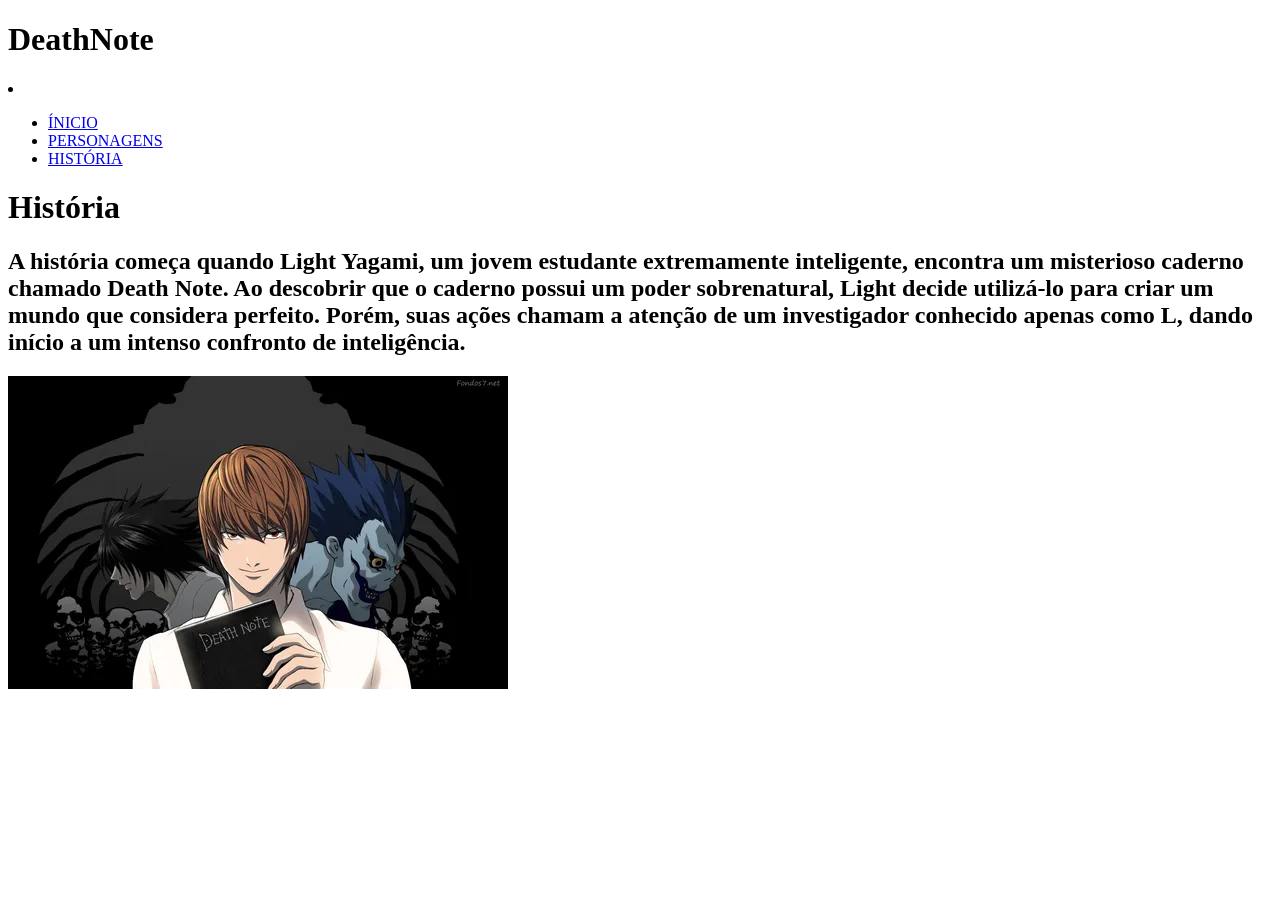
==== historia.html @ 836e8a8b "feat: criando os outros html" ====
<!DOCTYPE html>
<html lang="pt-br">
<head>
    <meta charset="UTF-8">
    <meta name="viewport" content="width=device-width, initial-scale=1.0">
    <link rel="stylesheet" href="./src/css/estilo.css">
    <title>Death Note</title>
</head>
<body>
    <header>
        <h1 id="logo">Death<span id="logo2">Note</span></h1>
        <nav>
            <li>
                <ul>
                    <li><a href="index.html">ÍNICIO</a></li>
                    <li><a href=personagen.html>PERSONAGENS</a></li>
                    <li><a href="historia.html">HISTÓRIA</a></li>
                </ul>
            </li>
        </nav>
    </header>  
    
    <h1>História</h1>
    <section id="HISTÓRIA">
        <h2>A história começa quando Light Yagami, um jovem estudante extremamente inteligente, encontra um misterioso caderno chamado Death Note. Ao descobrir que o caderno possui um poder sobrenatural, Light decide utilizá-lo para criar um mundo que considera perfeito. Porém, suas ações chamam a atenção de um investigador conhecido apenas como L, dando início a um intenso confronto de inteligência.</h2>
        <img src="./src/assets/historia.png">
    </section>
</body>
</html>
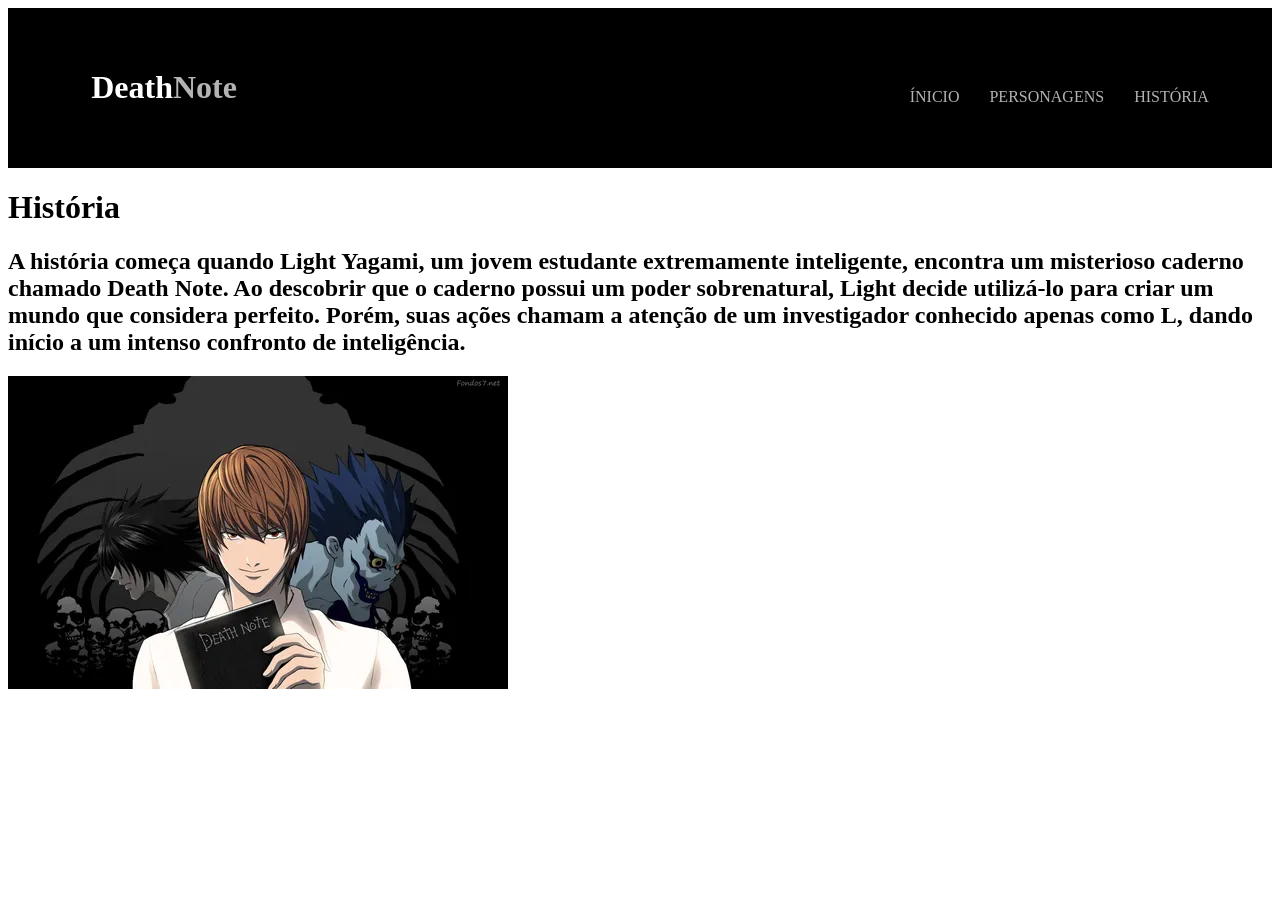
==== commit 380ecbfa: "style: Estlizando o header" ====
--- a/historia.html
+++ b/historia.html
@@ -8,7 +8,7 @@
 </head>
 <body>
     <header>
-        <h1 id="logo">Death<span id="logo2">Note</span></h1>
+        <h1 id="logo">Death<span>Note</span></h1>
         <nav>
             <li>
                 <ul>
--- a/src/css/estilo.css
+++ b/src/css/estilo.css
@@ -0,0 +1,45 @@
+.root{
+    --fundo:#0A0A0A;
+    --header:#000000;
+    --main-texto:#FFFFFF;
+    --sec--texto:#B3B3B3;
+    --destaques:#8B0000;
+    --botão:#C00000;
+    --card:#151515;
+    --bordas:#292929;
+}
+
+header{
+    background-color:#000000;
+    display: flex;
+    justify-content: space-between;
+    align-items: center;
+    padding: 20px 5%;
+}
+
+nav ul{
+    display: flex;
+    gap:30px;
+    list-style: none;
+    justify-content: center;
+}
+
+nav a{
+    color:#B3B3B3;
+    text-decoration: none;
+    transition: color 0.3s ease;
+}
+
+nav a:hover{
+    color:#C00000;
+}
+
+#logo{
+    color:#FFFFFF;
+    padding: 20px;
+    animation: acender 0.5s forwards;
+}
+
+#logo span{
+    color: #B3B3B3;
+}
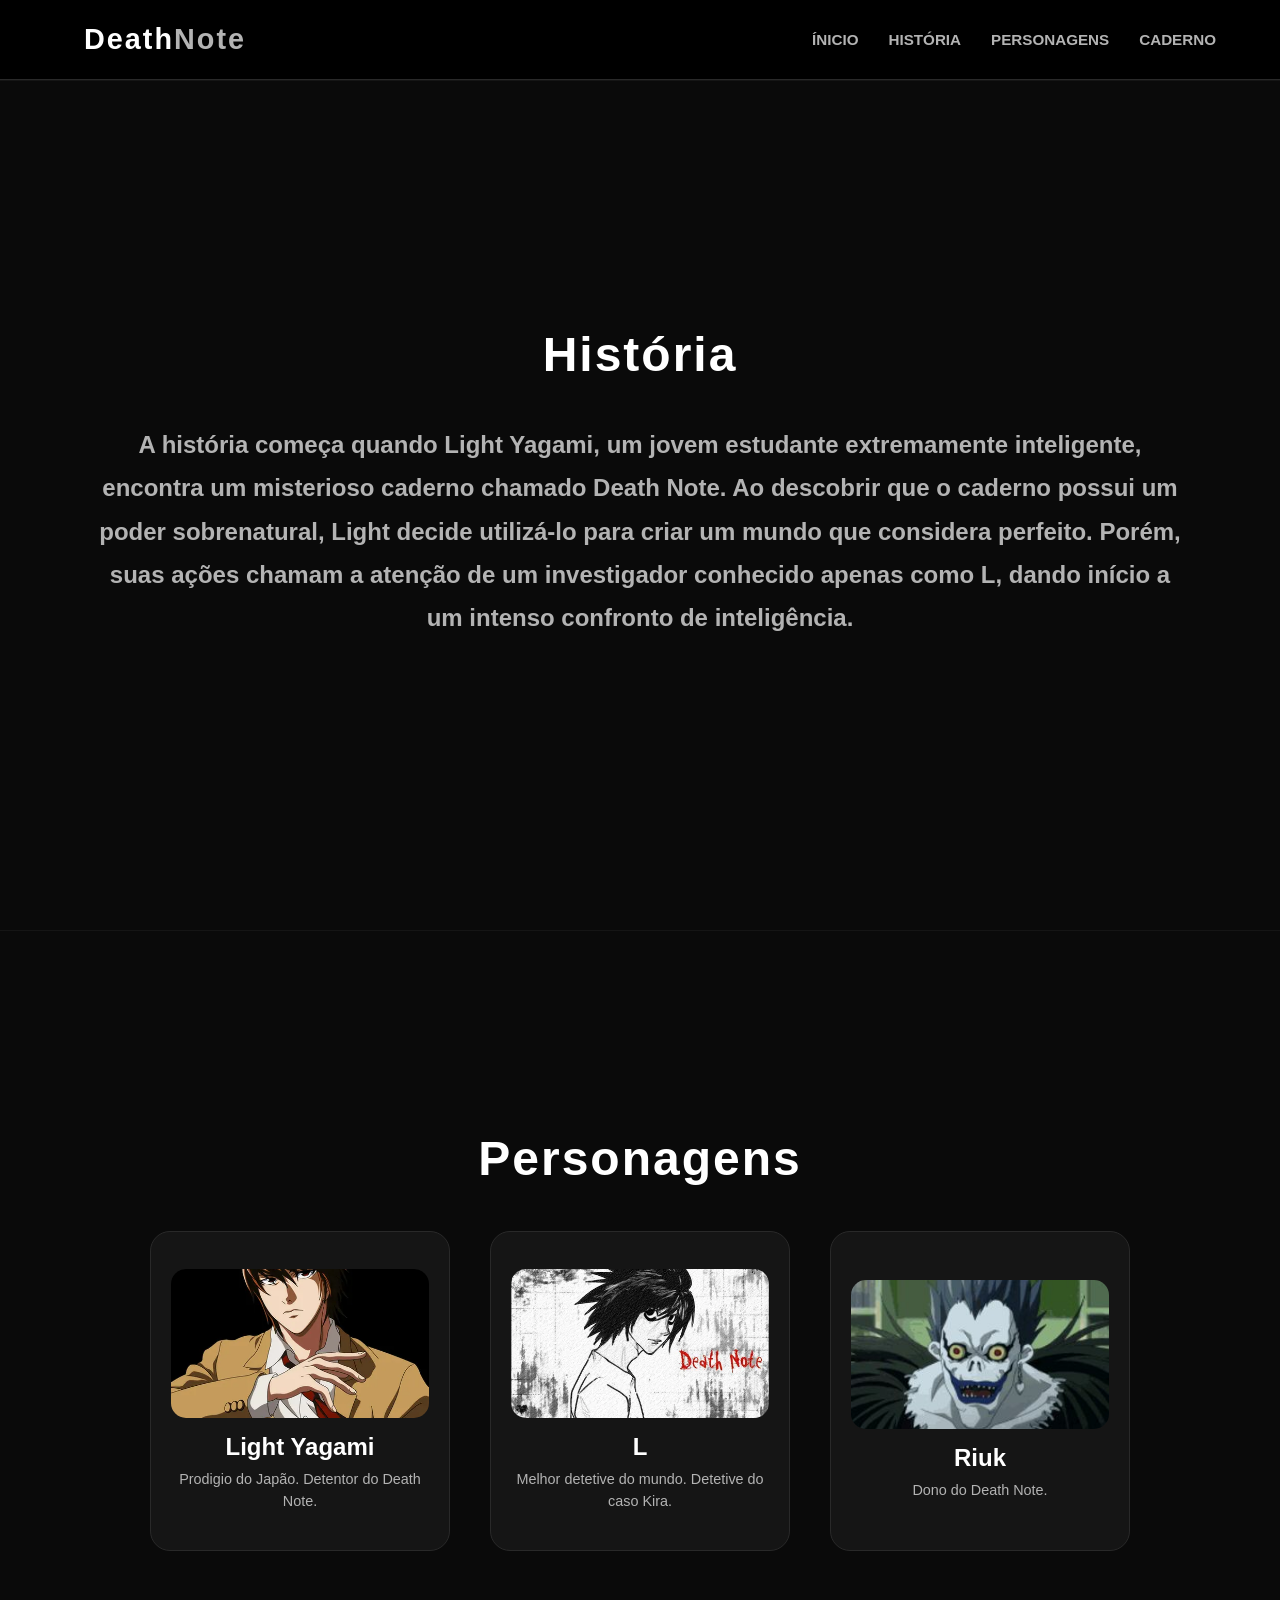
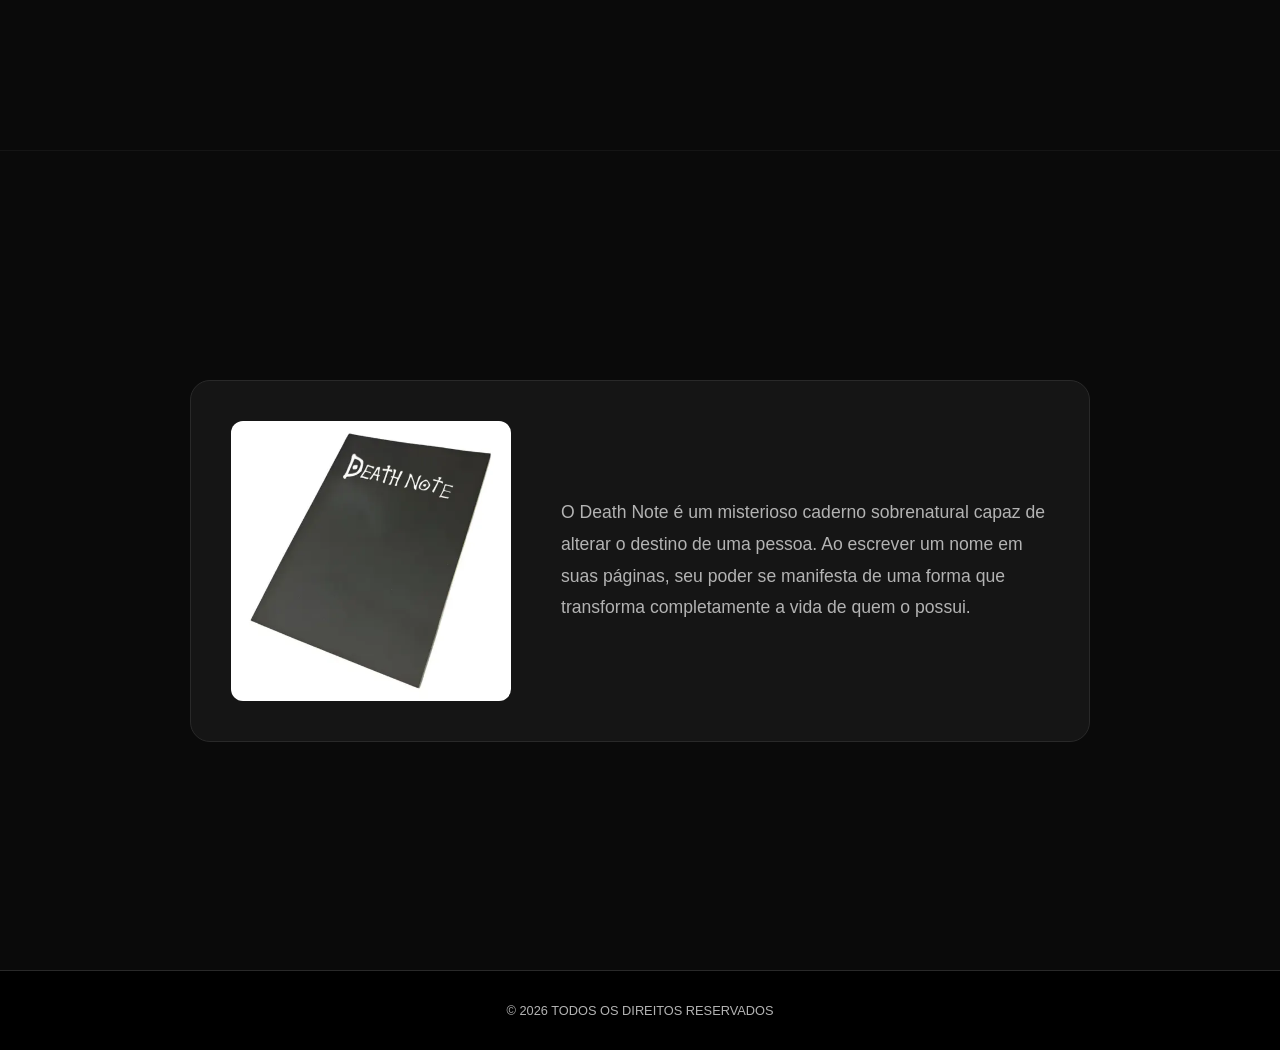
==== commit bbc70dbc: "feat: deixando o cabeçalho responsivo" ====
--- a/historia.html
+++ b/historia.html
@@ -1,29 +1,169 @@
 <!DOCTYPE html>
 <html lang="pt-br">
+
+
 <head>
     <meta charset="UTF-8">
     <meta name="viewport" content="width=device-width, initial-scale=1.0">
     <link rel="stylesheet" href="./src/css/estilo.css">
     <title>Death Note</title>
 </head>
+
+
 <body>
+
+
     <header>
         <h1 id="logo">Death<span>Note</span></h1>
+
+
         <nav>
-            <li>
-                <ul>
-                    <li><a href="index.html">ÍNICIO</a></li>
-                    <li><a href=personagen.html>PERSONAGENS</a></li>
-                    <li><a href="historia.html">HISTÓRIA</a></li>
-                </ul>
-            </li>
+            <ul>
+                <li><a href="index.html">ÍNICIO</a></li>
+                <li><a href="historia.html">HISTÓRIA</a></li>
+                <li><a href="historia.html#personagens">PERSONAGENS</a></li>              
+                <li><a href="historia.html#caderno">CADERNO</a></li>
+            </ul>
         </nav>
-    </header>  
-    
-    <h1>História</h1>
-    <section id="HISTÓRIA">
-        <h2>A história começa quando Light Yagami, um jovem estudante extremamente inteligente, encontra um misterioso caderno chamado Death Note. Ao descobrir que o caderno possui um poder sobrenatural, Light decide utilizá-lo para criar um mundo que considera perfeito. Porém, suas ações chamam a atenção de um investigador conhecido apenas como L, dando início a um intenso confronto de inteligência.</h2>
-        <img src="./src/assets/historia.png">
+    </header>
+    <main>
+    <section class="historia" id="HISTÓRIA">
+
+
+        <section id="HISTÓRIA">
+
+
+            <div class="container">
+
+
+                <h1 id="h1-h">História</h1>
+
+
+                <h2>
+                    A história começa quando Light Yagami, um jovem estudante extremamente inteligente,
+                    encontra um misterioso caderno chamado Death Note. Ao descobrir que o caderno possui
+                    um poder sobrenatural, Light decide utilizá-lo para criar um mundo que considera
+                    perfeito. Porém, suas ações chamam a atenção de um investigador conhecido apenas
+                    como L, dando início a um intenso confronto de inteligência.
+                </h2>
+
+
+            </div>
+
+
+        </section>
+
+
     </section>
+
+
+
+
+    <section class="personagem" id="personagens">
+
+
+        <h1 id="h1-p">Personagens</h1>
+
+
+        <section class="card">
+
+
+            <div class="card-personagem">
+
+
+                <img id="img-p" src="./src/assets/Light.png" alt="riuk">
+
+
+                <h2>Light Yagami</h2>
+
+
+                <p id="explicação">
+                    Prodigio do Japão. Detentor do Death Note.
+                </p>
+
+
+            </div>
+
+
+
+
+            <div class="card-personagem">
+
+
+                <img id="img-p" src="./src/assets/L.png" alt="riuk">
+
+
+                <h2>L</h2>
+
+
+                <p id="explicação">
+                    Melhor detetive do mundo. Detetive do caso Kira.
+                </p>
+
+
+            </div>
+
+
+
+
+            <div class="card-personagem">
+
+
+                <img id="img-p" src="./src/assets/Riuk.png" alt="riuk">
+
+
+                <h2>Riuk</h2>
+
+
+                <p id="explicação">
+                    Dono do Death Note.
+                </p>
+
+
+            </div>
+
+
+        </section>
+
+
+    </section>
+
+
+
+
+    <section id="caderno">
+
+
+        <div id="card-caderno">
+
+
+            <img src="./src/assets/caderno.png" alt="caderno">
+
+
+            <h2>
+                O Death Note é um misterioso caderno sobrenatural capaz de alterar o destino de uma pessoa.
+                Ao escrever um nome em suas páginas, seu poder se manifesta de uma forma que transforma
+                completamente a vida de quem o possui.
+            </h2>
+
+
+        </div>
+
+
+    </section>
+    </main>
+
+
+    <footer>
+
+
+        <p>© 2026 TODOS OS DIREITOS RESERVADOS</p>
+
+
+    </footer>
+
+
 </body>
-</html>+</html>
+
+
--- a/src/css/estilo.css
+++ b/src/css/estilo.css
@@ -1,4 +1,11 @@
-.root{
+*{
+    margin: 0;
+    padding: 0;
+    box-sizing: border-box;
+}
+
+
+:root{
     --fundo:#0A0A0A;
     --header:#000000;
     --main-texto:#FFFFFF;
@@ -9,37 +16,376 @@
     --bordas:#292929;
 }
 
+
+html{
+    scroll-behavior: smooth;
+}
+
+
+body{
+    background-color: var(--fundo);
+    color: var(--main-texto);
+    font-family: Arial, Helvetica, sans-serif;
+}
+
+
 header{
     background-color:#000000;
-    display: flex;
-    justify-content: space-between;
-    align-items: center;
-    padding: 20px 5%;
-}
+    display:flex;
+    justify-content:space-between;
+    align-items:center;
+    padding:20px 5%;
+    height:80px;
+    position:sticky;
+    top:0;
+    z-index:1000;
+    border-bottom:1px solid var(--bordas);
+}
+
 
 nav ul{
-    display: flex;
+    display:flex;
     gap:30px;
-    list-style: none;
-    justify-content: center;
-}
+    list-style:none;
+    justify-content:center;
+}
+
 
 nav a{
     color:#B3B3B3;
-    text-decoration: none;
-    transition: color 0.3s ease;
-}
+    text-decoration:none;
+    transition:color 0.3s ease;
+    font-size:0.95rem;
+    font-weight:bold;
+}
+
 
 nav a:hover{
     color:#C00000;
 }
 
+
 #logo{
     color:#FFFFFF;
-    padding: 20px;
-    animation: acender 0.5s forwards;
-}
+    padding:20px;
+    animation:acender 0.5s forwards;
+    font-size:1.8rem;
+    letter-spacing:2px;
+}
+
 
 #logo span{
-    color: #B3B3B3;
-}+    color:#B3B3B3;
+}
+
+
+.index{
+    background-color:#0A0A0A;
+    display:flex;
+    justify-content:center;
+    align-items:center;
+    padding:40px 5%;
+    min-height:calc(100vh - 80px);
+    background-image:
+        linear-gradient(rgba(0,0,0,0.55),rgba(0,0,0,0.75)),
+        url(../assets/historia.png);
+    background-size:cover;
+    background-position:center;
+}
+
+
+.container{
+    width:100%;
+    max-width:1100px;
+    text-align:center;
+}
+
+
+#titulo{
+    color:#FFFFFF;
+    font-size:3.5rem;
+    margin-bottom:5px;
+    letter-spacing:4px;
+}
+
+
+#texto{
+    color:#B3B3B3;
+    font-size:1.5rem;
+    margin-bottom:15px;
+}
+
+
+#scroll{
+    color:#B3B3B3;
+    font-size:1rem;
+    font-weight:normal;
+    margin-bottom:25px;
+}
+
+
+.botao{
+    display:inline-block;
+    padding:14px 30px;
+    background-color:#C00000;
+    color:white;
+    text-decoration:none;
+    border-radius:6px;
+    transition:0.3s;
+    font-weight:bold;
+}
+
+
+.botao:hover{
+    background-color:#8B0000;
+    transform:scale(1.05);
+}
+
+
+.info{
+    display:flex;
+    justify-content:center;
+    gap:60px;
+    margin-top:50px;
+}
+
+
+.info div{
+    display:flex;
+    flex-direction:column;
+    gap:5px;
+    align-items:center;
+    width:120px;
+}
+
+
+.info strong{
+    color:#C00000;
+    font-size:1.5rem;
+}
+
+
+.info span{
+    color:#B3B3B3;
+    font-size:0.9rem;
+}
+
+
+.historia{
+    background-color:#0A0A0A;
+    display:flex;
+    justify-content:center;
+    align-items:center;
+    padding:80px 5%;
+    min-height:calc(100vh - 80px);
+    gap:50px;
+    border-top:1px solid #151515;
+}
+
+
+#h1-h{
+    color:#FFFFFF;
+    font-size:3rem;
+    margin-bottom:25px;
+    letter-spacing:2px;
+}
+
+
+#HISTÓRIA{
+    color:#B3B3B3;
+    font-size:1rem;
+    line-height:1.8;
+    margin-bottom:30px;
+}
+
+
+.personagem{
+    background-color:#0A0A0A;
+    min-height:calc(100vh - 80px);
+    flex-direction:column;
+    display:flex;
+    justify-content:center;
+    align-items:center;
+    gap:40px;
+    padding:80px 5%;
+    border-top:1px solid #151515;
+}
+
+
+#h1-p{
+    color:#FFFFFF;
+    font-size:3rem;
+    margin-bottom:5px;
+    letter-spacing:2px;
+}
+
+
+#explicação{
+    color:#B3B3B3;
+    line-height:1.5;
+    font-size:0.9rem;
+}
+
+
+.card{
+    display:flex;
+    gap:40px;
+    justify-content:center;
+    flex-wrap:wrap;
+}
+
+
+.card-personagem{
+    width:300px;
+    min-height:320px;
+    background:#151515;
+    padding:20px;
+    border-radius:20px;
+    border:1px solid #292929;
+    display:flex;
+    align-items:center;
+    justify-content:center;
+    flex-direction:column;
+    text-align:center;
+    transition:0.3s;
+}
+
+
+.card-personagem h2{
+    color:#FFFFFF;
+    margin:15px 0 8px;
+}
+
+
+.card-personagem:hover{
+    background-color:#1d1d1d;
+    border-color:#8B0000;
+    transform:translateY(-8px);
+}
+
+
+#img-p{
+    width:100%;
+    height:149px;
+    padding:0;
+    border-radius:15px;
+    object-fit:cover;
+}
+
+
+#caderno{
+    min-height:calc(100vh - 80px);
+    background-color:#0A0A0A;
+    display:flex;
+    justify-content:center;
+    align-items:center;
+    padding:80px 5%;
+    border-top:1px solid #151515;
+}
+
+
+#card-caderno{
+    width:100%;
+    max-width:900px;
+    background:#151515;
+    border:1px solid #292929;
+    border-radius:20px;
+    padding:40px;
+    display:flex;
+    align-items:center;
+    justify-content:center;
+    gap:50px;
+    transition:0.3s;
+}
+
+
+#card-caderno:hover{
+    border-color:#8B0000;
+    transform:translateY(-5px);
+}
+
+
+#card-caderno img{
+    width:280px;
+    max-width:100%;
+    border-radius:12px;
+}
+
+
+#card-caderno h2{
+    color:#B3B3B3;
+    font-size:1.1rem;
+    line-height:1.8;
+    font-weight:normal;
+}
+
+
+footer{
+    background-color:#000000;
+    color:#B3B3B3;
+    text-align:center;
+    padding:15px 0;
+    font-size:.8rem;
+    height:80px;
+    display:flex;
+    justify-content:center;
+    align-items:center;
+    border-top:1px solid #292929;
+}
+
+
+@media(max-width:768px){
+
+
+    header{
+        padding:15px 3%;
+    }
+
+
+    nav ul{
+        gap:12px;
+    }
+
+
+    nav a{
+        font-size:0.75rem;
+    }
+
+
+    #logo{
+        font-size:1.3rem;
+        padding:10px;
+    }
+
+
+    #titulo{
+        font-size:2.5rem;
+    }
+
+
+    #texto{
+        font-size:1.2rem;
+    }
+
+
+    .info{
+        gap:20px;
+    }
+
+
+    .card{
+        gap:20px;
+    }
+
+
+    #card-caderno{
+        flex-direction:column;
+        text-align:center;
+        gap:25px;
+    }
+
+
+    #card-caderno img{
+        width:220px;
+    }
+}
